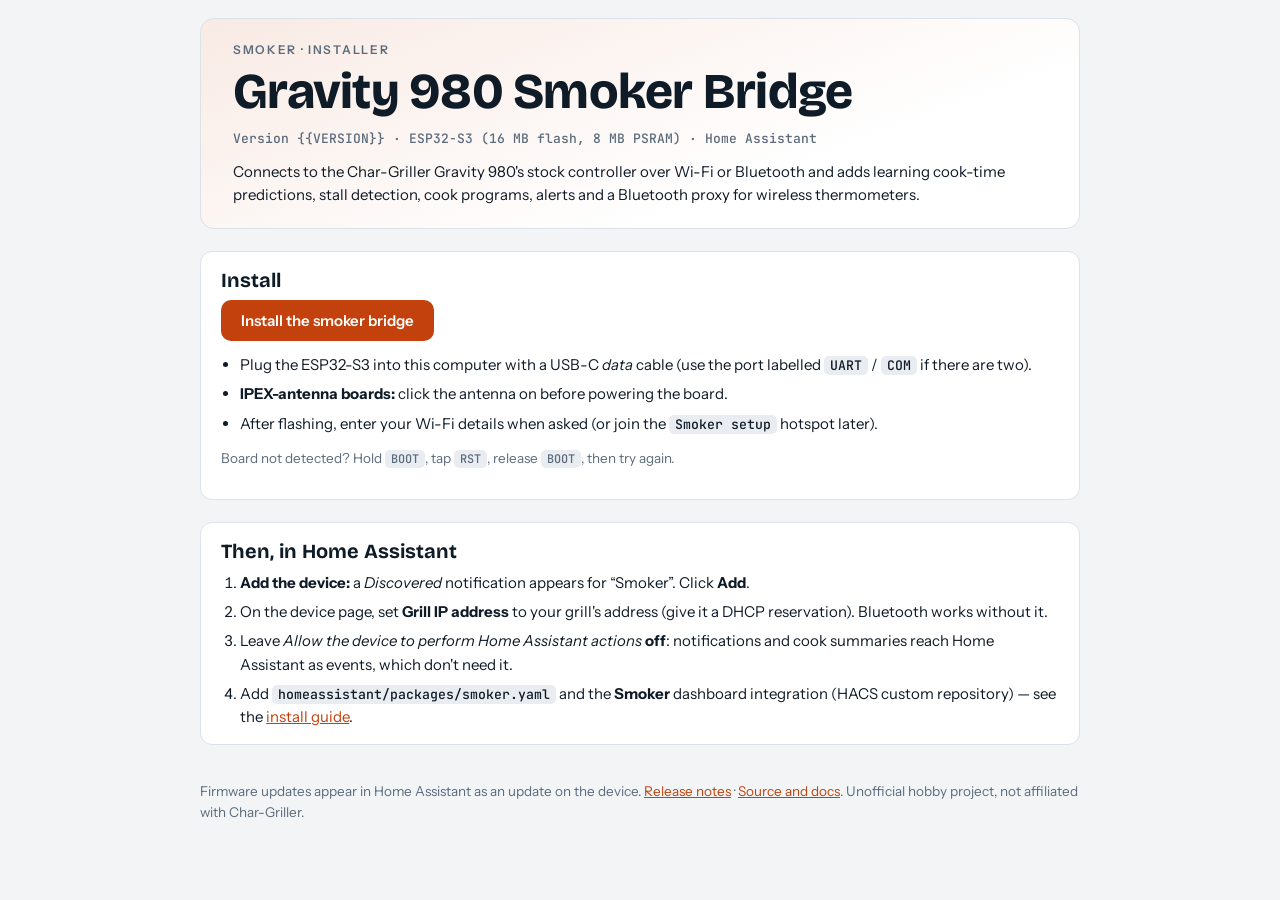
==== web/index.html @ c46c9da2 "Add CI/release pipeline, web installer, docs, BLE probe tool and shopping list - GitHub Actions: uni" ====
<!doctype html>
<html lang="en">
<head>
  <meta charset="utf-8">
  <meta name="viewport" content="width=device-width, initial-scale=1">
  <title>Smoker Bridge Installer</title>
  <meta name="description" content="Install the Gravity 980 smoker bridge firmware on an ESP32-S3 from your browser.">
  <!-- ESP Web Tools, served from this site: make_site.py downloads the pinned
       release from npm and checks it against a fixed hash before publishing. -->
  <script type="module" src="esp-web-tools/install-button.js"></script>
  <link rel="preconnect" href="https://fonts.googleapis.com">
  <link rel="stylesheet" href="https://fonts.googleapis.com/css2?family=Bricolage+Grotesque:opsz,wght@12..96,500..800&family=Instrument+Sans:wght@400;500;600;700&family=JetBrains+Mono:wght@400;500;600&display=swap">
  <style>
    :root{--ground:#f2f4f6;--surface:#ffffff;--sunk:#e9edf1;--ink:#0f1b27;--ink-2:#44556a;--muted:#5b6b7c;--line:#dbe2e9;--warn:#a86400;--page:#c2410c;--on-page:#fff;--page-soft:color-mix(in srgb,var(--page) 11%,var(--surface))}
    @media (prefers-color-scheme:dark){:root{--ground:#0c1218;--surface:#131b24;--sunk:#0f161e;--ink:#e9eff5;--ink-2:#abb8c6;--muted:#8494a4;--line:#233040;--warn:#e0a24a;--page:#fb8a3c;--on-page:#0c1218}}
    *{box-sizing:border-box}
    body{margin:0;background:var(--ground);color:var(--ink);font:15px/1.55 "Instrument Sans",system-ui,sans-serif;padding:18px clamp(16px,3vw,40px) 56px}
    main{max-width:880px;margin:0 auto;display:grid;gap:22px}
    .hero{background:linear-gradient(160deg,var(--page-soft),var(--surface) 70%);border:1px solid var(--line);border-radius:14px;padding:22px clamp(16px,3vw,32px)}
    .eyebrow{font-size:12px;letter-spacing:.14em;text-transform:uppercase;color:var(--muted);font-weight:600}
    h1{font:750 clamp(32px,5vw,50px)/1.02 "Bricolage Grotesque",sans-serif;margin:6px 0 8px;letter-spacing:-.015em}
    h2{font:700 20px "Bricolage Grotesque",sans-serif;margin:0 0 8px}
    .card{background:var(--surface);border:1px solid var(--line);border-radius:12px;padding:16px 20px}
    .ver{font:500 13px "JetBrains Mono",monospace;color:var(--muted)}
    ol,ul{padding-left:1.2rem;margin:6px 0 0;display:grid;gap:6px}
    code{background:var(--sunk);padding:1px 6px;border-radius:5px;font:500 .88em "JetBrains Mono",monospace}
    a{color:var(--page)}
    .warn{display:block;background:color-mix(in srgb,var(--warn) 12%,var(--surface));border:1px solid color-mix(in srgb,var(--warn) 40%,var(--line));border-radius:10px;padding:10px 14px;margin-top:10px}
    esp-web-install-button:not(:defined) [slot="unsupported"],esp-web-install-button:not(:defined) [slot="not-allowed"]{display:none}
    esp-web-install-button button{background:var(--page);color:var(--on-page);border:0;border-radius:10px;padding:11px 20px;font:600 15px "Instrument Sans",sans-serif;cursor:pointer}
    .muted{color:var(--muted);font-size:13.5px}
  </style>
</head>
<body>
<main>
  <header class="hero">
    <div class="eyebrow">Smoker · installer</div>
    <h1>Gravity 980 Smoker Bridge</h1>
    <p class="ver">Version {{VERSION}} · ESP32-S3 (16 MB flash, 8 MB PSRAM) · Home Assistant</p>
    <p style="margin:8px 0 0">Connects to the Char-Griller Gravity 980's stock controller over Wi-Fi or Bluetooth and adds
      learning cook-time predictions, stall detection, cook programs, alerts and a Bluetooth proxy for wireless thermometers.</p>
  </header>

  <section class="card">
    <h2>Install</h2>
    <esp-web-install-button manifest="firmware/manifest.json">
      <button slot="activate">Install the smoker bridge</button>
      <span slot="unsupported" class="warn">Your browser can't flash boards. Open this page in Chrome or Edge on a computer.</span>
      <span slot="not-allowed" class="warn">This page must be opened over HTTPS.</span>
    </esp-web-install-button>
    <ul style="margin-top:12px">
      <li>Plug the ESP32-S3 into this computer with a USB-C <em>data</em> cable (use the port labelled <code>UART</code> / <code>COM</code> if there are two).</li>
      <li><strong>IPEX-antenna boards:</strong> click the antenna on before powering the board.</li>
      <li>After flashing, enter your Wi-Fi details when asked (or join the <code>Smoker setup</code> hotspot later).</li>
    </ul>
    <p class="muted">Board not detected? Hold <code>BOOT</code>, tap <code>RST</code>, release <code>BOOT</code>, then try again.</p>
  </section>

  <section class="card">
    <h2>Then, in Home Assistant</h2>
    <ol>
      <li><strong>Add the device:</strong> a <em>Discovered</em> notification appears for “Smoker”. Click <strong>Add</strong>.</li>
      <li>On the device page, set <strong>Grill IP address</strong> to your grill's address (give it a DHCP reservation). Bluetooth works without it.</li>
      <li>Leave <em>Allow the device to perform Home Assistant actions</em> <strong>off</strong>: notifications and cook summaries reach Home Assistant as events, which don't need it.</li>
      <li>Add <code>homeassistant/packages/smoker.yaml</code> and the <strong>Smoker</strong> dashboard integration (HACS custom repository) — see the <a href="https://github.com/Legal-Copy7045/gravity-controller/blob/HEAD/docs/install.md">install guide</a>.</li>
    </ol>
  </section>

  <p class="muted">Firmware updates appear in Home Assistant as an update on the device. <a href="https://github.com/Legal-Copy7045/gravity-controller/releases">Release notes</a> ·
    <a href="https://github.com/Legal-Copy7045/gravity-controller">Source and docs</a>. Unofficial hobby project, not affiliated with Char-Griller.</p>
</main>
</body>
</html>
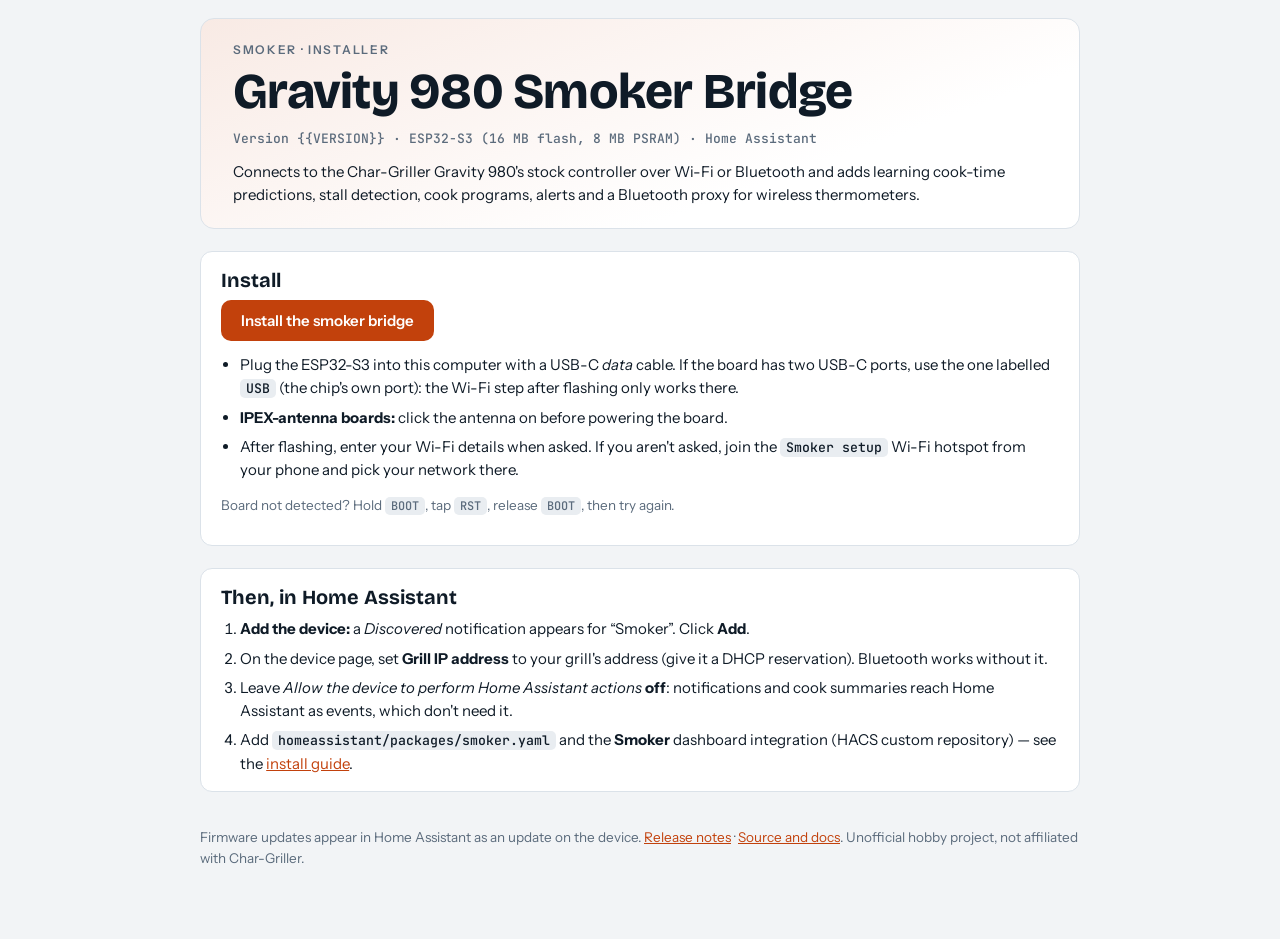
==== commit c16c65ea: "Test & fix round 3: regression fixes and first-morning install review - Cook record kept when the ta" ====
--- a/web/index.html
+++ b/web/index.html
@@ -49,9 +49,9 @@
       <span slot="not-allowed" class="warn">This page must be opened over HTTPS.</span>
     </esp-web-install-button>
     <ul style="margin-top:12px">
-      <li>Plug the ESP32-S3 into this computer with a USB-C <em>data</em> cable (use the port labelled <code>UART</code> / <code>COM</code> if there are two).</li>
+      <li>Plug the ESP32-S3 into this computer with a USB-C <em>data</em> cable. If the board has two USB-C ports, use the one labelled <code>USB</code> (the chip's own port): the Wi-Fi step after flashing only works there.</li>
       <li><strong>IPEX-antenna boards:</strong> click the antenna on before powering the board.</li>
-      <li>After flashing, enter your Wi-Fi details when asked (or join the <code>Smoker setup</code> hotspot later).</li>
+      <li>After flashing, enter your Wi-Fi details when asked. If you aren't asked, join the <code>Smoker setup</code> Wi-Fi hotspot from your phone and pick your network there.</li>
     </ul>
     <p class="muted">Board not detected? Hold <code>BOOT</code>, tap <code>RST</code>, release <code>BOOT</code>, then try again.</p>
   </section>
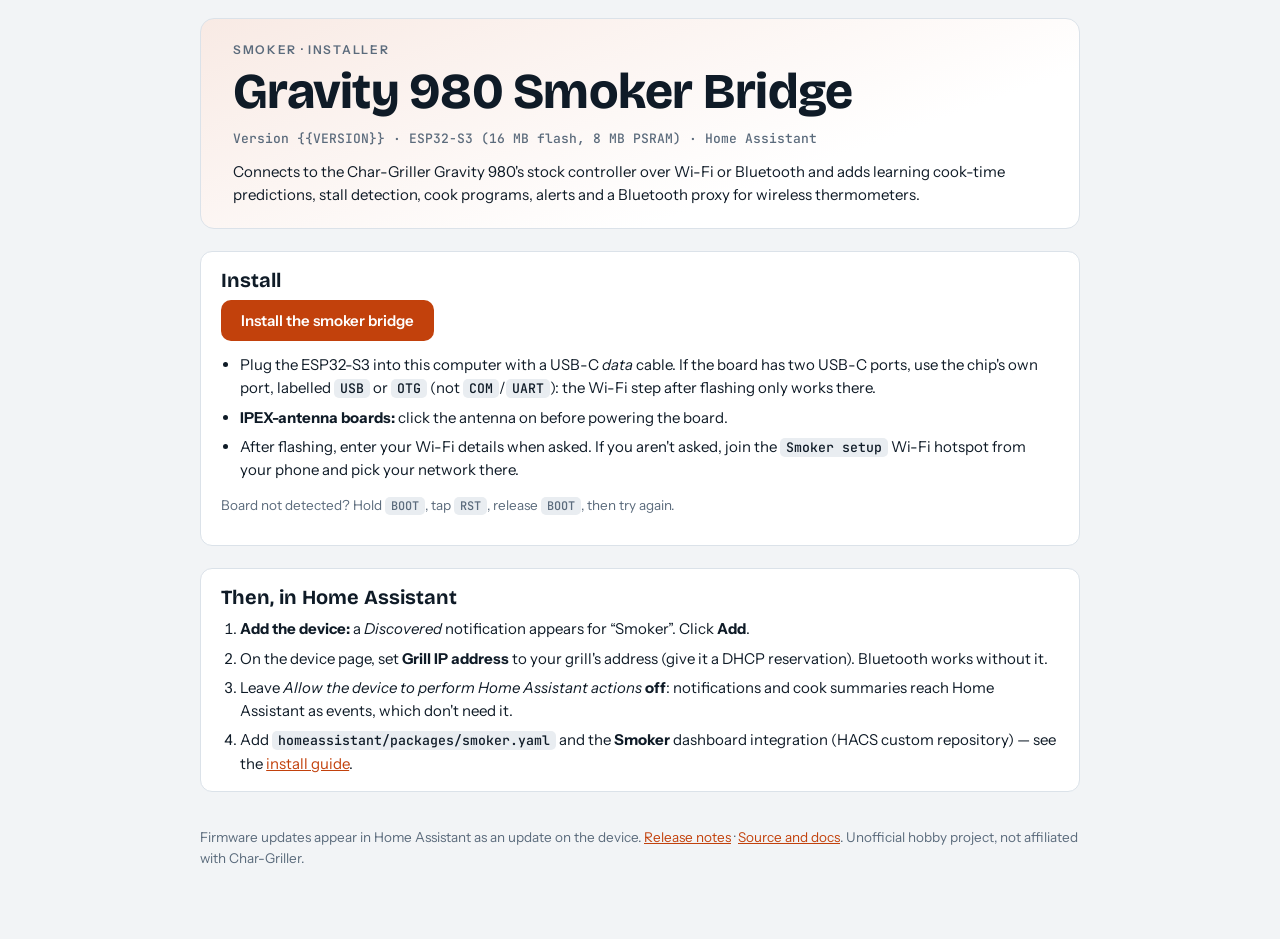
==== commit 44a9dd65: "Review cycle 2 and Experimental labels Experimental labels: finish times (until 3 similar cooks), pu" ====
--- a/web/index.html
+++ b/web/index.html
@@ -49,7 +49,7 @@
       <span slot="not-allowed" class="warn">This page must be opened over HTTPS.</span>
     </esp-web-install-button>
     <ul style="margin-top:12px">
-      <li>Plug the ESP32-S3 into this computer with a USB-C <em>data</em> cable. If the board has two USB-C ports, use the one labelled <code>USB</code> (the chip's own port): the Wi-Fi step after flashing only works there.</li>
+      <li>Plug the ESP32-S3 into this computer with a USB-C <em>data</em> cable. If the board has two USB-C ports, use the chip's own port, labelled <code>USB</code> or <code>OTG</code> (not <code>COM</code>/<code>UART</code>): the Wi-Fi step after flashing only works there.</li>
       <li><strong>IPEX-antenna boards:</strong> click the antenna on before powering the board.</li>
       <li>After flashing, enter your Wi-Fi details when asked. If you aren't asked, join the <code>Smoker setup</code> Wi-Fi hotspot from your phone and pick your network there.</li>
     </ul>
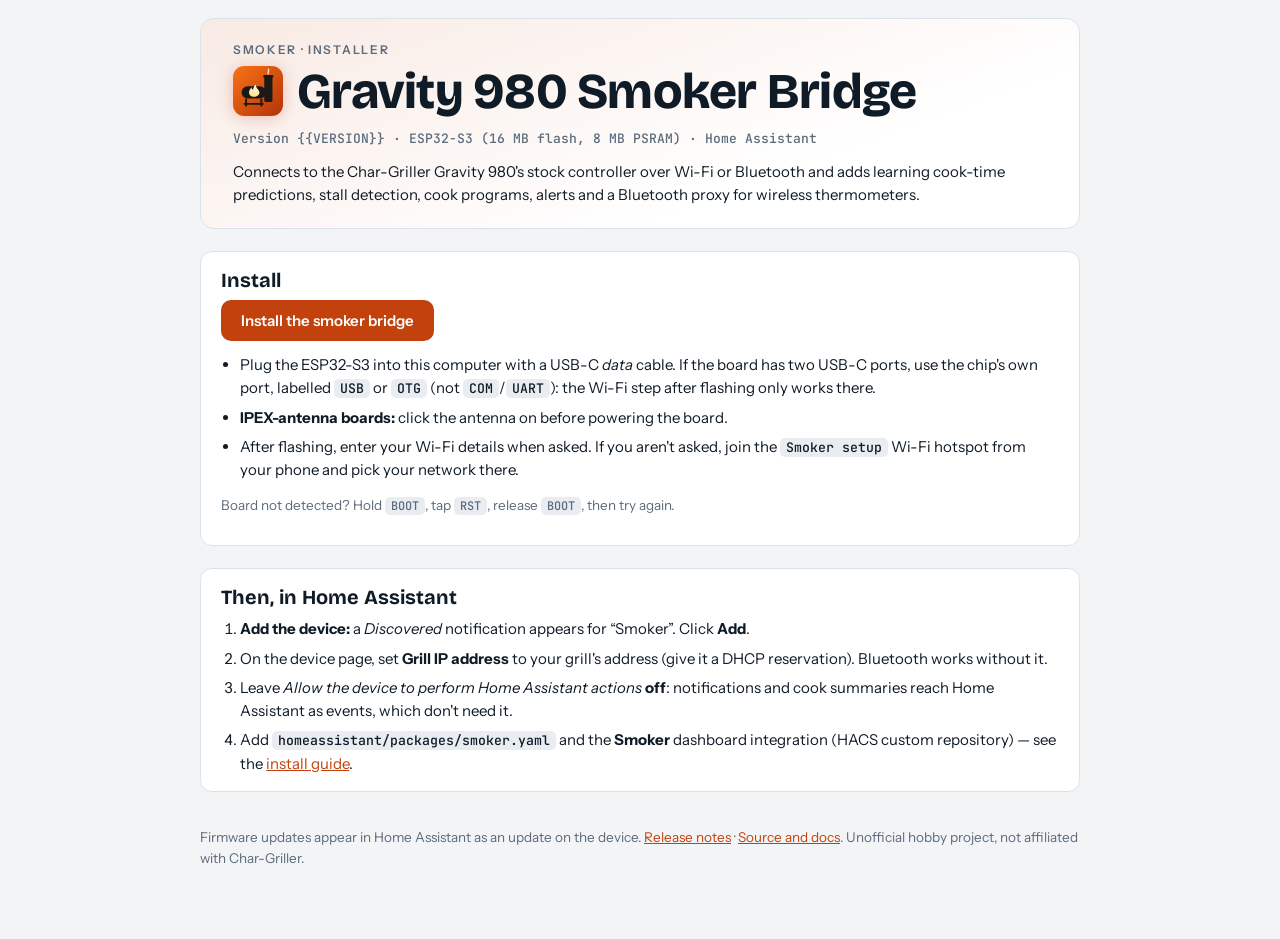
==== commit e19de9bb: "0.2.11: branding and icons - brand/: original mark (gravity smoker, ember flame), favicon, 256/512 p" ====
--- a/web/index.html
+++ b/web/index.html
@@ -4,6 +4,7 @@
   <meta charset="utf-8">
   <meta name="viewport" content="width=device-width, initial-scale=1">
   <title>Smoker Bridge Installer</title>
+  <link rel="icon" href="data:image/svg+xml,%3Csvg%20xmlns%3D%22http%3A//www.w3.org/2000/svg%22%20viewBox%3D%220%200%2064%2064%22%3E%3Cdefs%3E%3ClinearGradient%20id%3D%22t%22%20x1%3D%220%22%20y1%3D%220%22%20x2%3D%221%22%20y2%3D%221%22%3E%3Cstop%20offset%3D%220%22%20stop-color%3D%22%23f97316%22/%3E%3Cstop%20offset%3D%221%22%20stop-color%3D%22%23b4330a%22/%3E%3C/linearGradient%3E%3C/defs%3E%3Crect%20width%3D%2264%22%20height%3D%2264%22%20rx%3D%2214%22%20fill%3D%22url%28%23t%29%22/%3E%3Cpath%20d%3D%22M32%2054c-10%200-16-6-16-14%200-8%206-12%209-19%201%205%203%208%206%209%200-8%205-15%2011-19-1%207%202%2012%206%2017%203%204%206%208%206%2012%200%209-8%2014-22%2014z%22%20fill%3D%22%23fff7ed%22/%3E%3C/svg%3E">
   <meta name="description" content="Install the Gravity 980 smoker bridge firmware on an ESP32-S3 from your browser.">
   <!-- ESP Web Tools, served from this site: make_site.py downloads the pinned
        release from npm and checks it against a fixed hash before publishing. -->
@@ -20,6 +21,8 @@
     .eyebrow{font-size:12px;letter-spacing:.14em;text-transform:uppercase;color:var(--muted);font-weight:600}
     h1{font:750 clamp(32px,5vw,50px)/1.02 "Bricolage Grotesque",sans-serif;margin:6px 0 8px;letter-spacing:-.015em}
     h2{font:700 20px "Bricolage Grotesque",sans-serif;margin:0 0 8px}
+    h1.brand{display:flex;align-items:center;gap:14px}
+    h1.brand .mark{width:1em;height:1em;flex:none;filter:drop-shadow(0 2px 8px rgba(180,51,10,.25))}
     .card{background:var(--surface);border:1px solid var(--line);border-radius:12px;padding:16px 20px}
     .ver{font:500 13px "JetBrains Mono",monospace;color:var(--muted)}
     ol,ul{padding-left:1.2rem;margin:6px 0 0;display:grid;gap:6px}
@@ -35,7 +38,30 @@
 <main>
   <header class="hero">
     <div class="eyebrow">Smoker · installer</div>
-    <h1>Gravity 980 Smoker Bridge</h1>
+    <h1 class="brand"><svg xmlns="http://www.w3.org/2000/svg" viewBox="0 0 256 256" class="mark" aria-hidden="true">
+  <defs>
+    <linearGradient id="tile" x1="0" y1="0" x2="1" y2="1">
+      <stop offset="0" stop-color="#f97316"/><stop offset="1" stop-color="#b4330a"/>
+    </linearGradient>
+    <linearGradient id="flame" x1="0" y1="1" x2="0" y2="0">
+      <stop offset="0" stop-color="#fde68a"/><stop offset="1" stop-color="#fff7ed"/>
+    </linearGradient>
+  </defs>
+  <rect width="256" height="256" rx="58" fill="url(#tile)"/>
+  <!-- hopper tower -->
+  <rect x="160" y="52" width="42" height="132" rx="7" fill="#1c1917"/>
+  <rect x="155" y="46" width="52" height="14" rx="5" fill="#1c1917"/>
+  <!-- barrel -->
+  <rect x="44" y="104" width="124" height="62" rx="31" fill="#1c1917"/>
+  <!-- flame in the barrel -->
+  <path d="M106 158c-15 0-24-10-24-22 0-11 8-17 12-27 1 7 5 11 9 13 0-11 7-21 15-27-2 10 3 17 9 24 5 6 8 11 8 17 0 13-11 22-29 22z" fill="url(#flame)"/>
+  <!-- legs and shelf -->
+  <rect x="62" y="166" width="10" height="42" rx="4" fill="#1c1917"/>
+  <rect x="140" y="166" width="10" height="42" rx="4" fill="#1c1917"/>
+  <rect x="54" y="190" width="104" height="8" rx="4" fill="#1c1917"/>
+  <!-- smoke -->
+  <path d="M181 40c-7-8 7-14 0-24" fill="none" stroke="#fff7ed" stroke-width="7" stroke-linecap="round" opacity=".85"/>
+</svg><span>Gravity 980 Smoker Bridge</span></h1>
     <p class="ver">Version {{VERSION}} · ESP32-S3 (16 MB flash, 8 MB PSRAM) · Home Assistant</p>
     <p style="margin:8px 0 0">Connects to the Char-Griller Gravity 980's stock controller over Wi-Fi or Bluetooth and adds
       learning cook-time predictions, stall detection, cook programs, alerts and a Bluetooth proxy for wireless thermometers.</p>
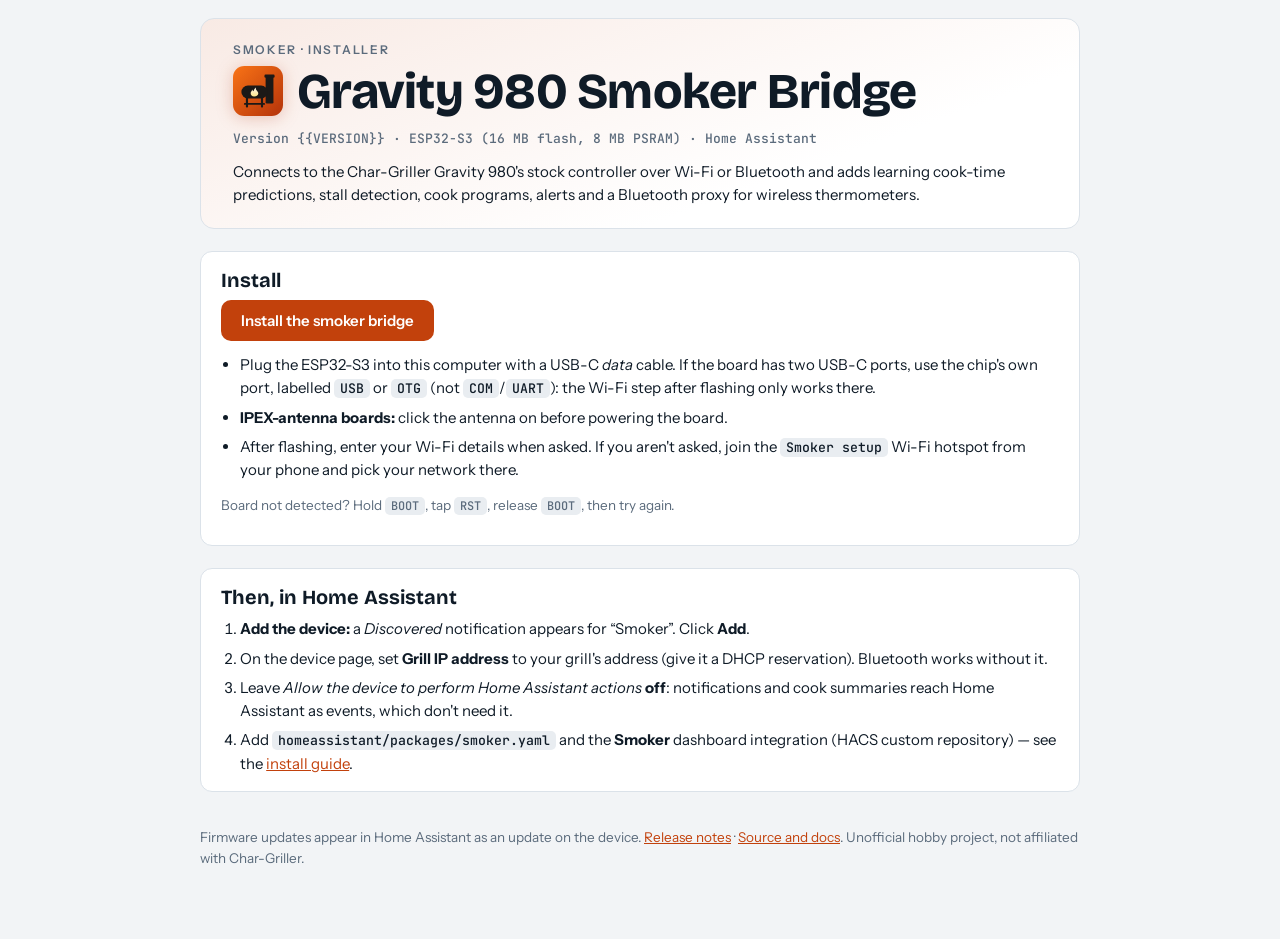
==== commit 7f5b3ac5: "0.2.12: branding revisited (centred mark and icons) - Mark redrawn on exact geometry: smoker centred" ====
--- a/web/index.html
+++ b/web/index.html
@@ -38,30 +38,7 @@
 <main>
   <header class="hero">
     <div class="eyebrow">Smoker · installer</div>
-    <h1 class="brand"><svg xmlns="http://www.w3.org/2000/svg" viewBox="0 0 256 256" class="mark" aria-hidden="true">
-  <defs>
-    <linearGradient id="tile" x1="0" y1="0" x2="1" y2="1">
-      <stop offset="0" stop-color="#f97316"/><stop offset="1" stop-color="#b4330a"/>
-    </linearGradient>
-    <linearGradient id="flame" x1="0" y1="1" x2="0" y2="0">
-      <stop offset="0" stop-color="#fde68a"/><stop offset="1" stop-color="#fff7ed"/>
-    </linearGradient>
-  </defs>
-  <rect width="256" height="256" rx="58" fill="url(#tile)"/>
-  <!-- hopper tower -->
-  <rect x="160" y="52" width="42" height="132" rx="7" fill="#1c1917"/>
-  <rect x="155" y="46" width="52" height="14" rx="5" fill="#1c1917"/>
-  <!-- barrel -->
-  <rect x="44" y="104" width="124" height="62" rx="31" fill="#1c1917"/>
-  <!-- flame in the barrel -->
-  <path d="M106 158c-15 0-24-10-24-22 0-11 8-17 12-27 1 7 5 11 9 13 0-11 7-21 15-27-2 10 3 17 9 24 5 6 8 11 8 17 0 13-11 22-29 22z" fill="url(#flame)"/>
-  <!-- legs and shelf -->
-  <rect x="62" y="166" width="10" height="42" rx="4" fill="#1c1917"/>
-  <rect x="140" y="166" width="10" height="42" rx="4" fill="#1c1917"/>
-  <rect x="54" y="190" width="104" height="8" rx="4" fill="#1c1917"/>
-  <!-- smoke -->
-  <path d="M181 40c-7-8 7-14 0-24" fill="none" stroke="#fff7ed" stroke-width="7" stroke-linecap="round" opacity=".85"/>
-</svg><span>Gravity 980 Smoker Bridge</span></h1>
+    <h1 class="brand"><svg xmlns="http://www.w3.org/2000/svg" viewBox="0 0 256 256" class="mark" aria-hidden="true"><defs><linearGradient id="in-tile" x1="0" y1="0" x2="1" y2="1"><stop offset="0" stop-color="#f97316"/><stop offset="1" stop-color="#b4330a"/></linearGradient><linearGradient id="in-flame" x1="0" y1="1" x2="0" y2="0"><stop offset="0" stop-color="#fde68a"/><stop offset="1" stop-color="#fff7ed"/></linearGradient></defs><rect width="256" height="256" rx="58" fill="url(#in-tile)"/><g fill="#1c1917"><rect x="167" y="54" width="40" height="138" rx="7"/><rect x="161" y="44" width="52" height="16" rx="6"/><rect x="43" y="100" width="134" height="66" rx="33"/><rect x="66" y="160" width="11" height="52" rx="4"/><rect x="143" y="160" width="11" height="52" rx="4"/><rect x="56" y="190" width="108" height="9" rx="4.5"/></g><path transform="translate(110 133) scale(.74) translate(-108.5 -126.5)" fill="url(#in-flame)" d="M106 158c-15 0-24-10-24-22 0-11 8-17 12-27 1 7 5 11 9 13 0-11 7-21 15-27-2 10 3 17 9 24 5 6 8 11 8 17 0 13-11 22-29 22z"/></svg><span>Gravity 980 Smoker Bridge</span></h1>
     <p class="ver">Version {{VERSION}} · ESP32-S3 (16 MB flash, 8 MB PSRAM) · Home Assistant</p>
     <p style="margin:8px 0 0">Connects to the Char-Griller Gravity 980's stock controller over Wi-Fi or Bluetooth and adds
       learning cook-time predictions, stall detection, cook programs, alerts and a Bluetooth proxy for wireless thermometers.</p>
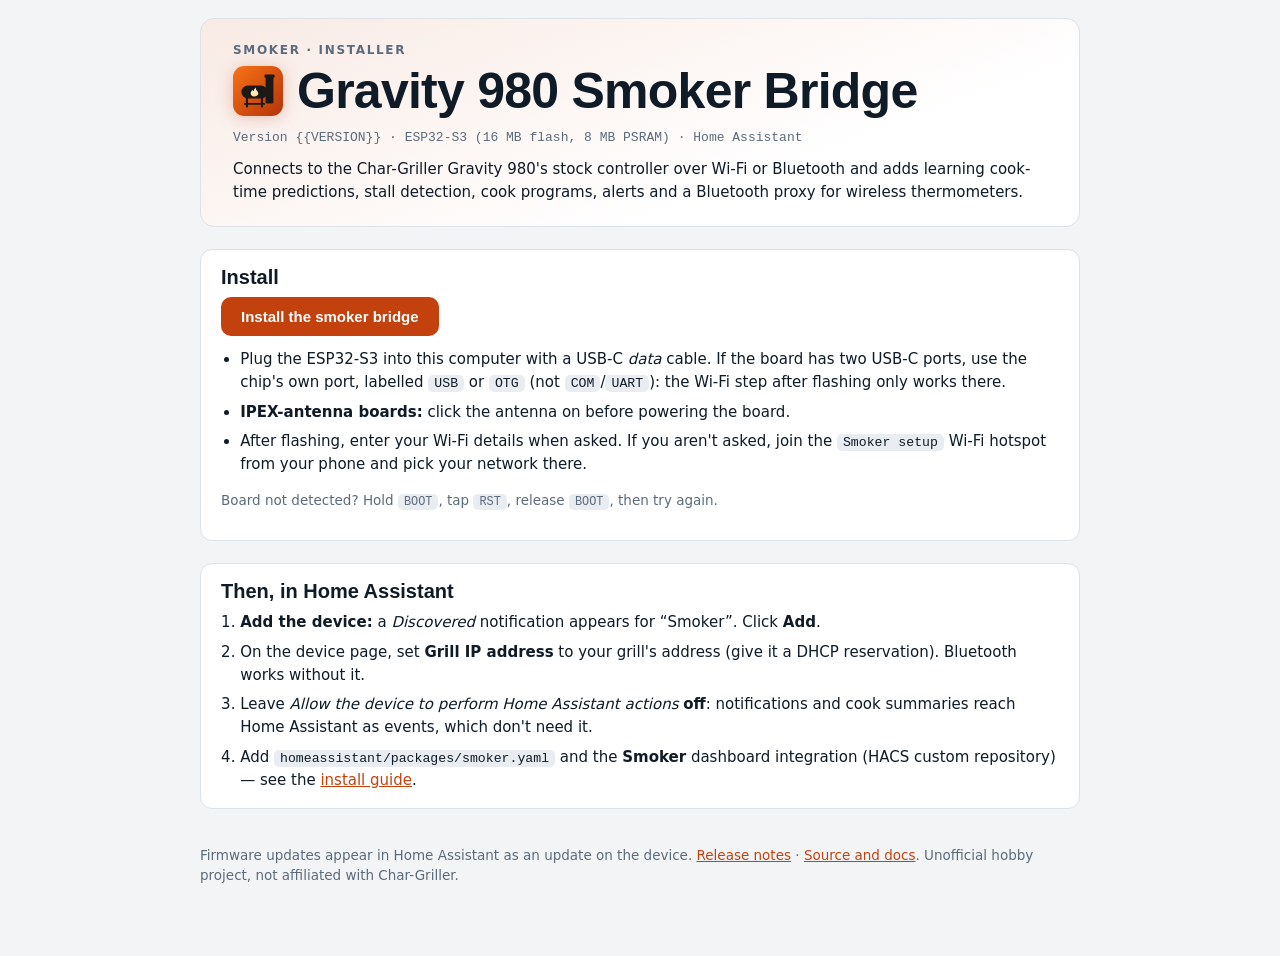
==== commit 70726128: "CI: publish-only firmware job, attestation in its own job, attest before releasing, pinned test tool" ====
--- a/web/index.html
+++ b/web/index.html
@@ -3,14 +3,15 @@
 <head>
   <meta charset="utf-8">
   <meta name="viewport" content="width=device-width, initial-scale=1">
+  <!-- Everything comes from this site (no third-party scripts, styles or fonts on the page that flashes firmware). -->
+  <meta http-equiv="Content-Security-Policy" content="default-src 'self'; script-src 'self'; style-src 'self' 'unsafe-inline'; img-src 'self' data:; connect-src 'self'; object-src 'none'; base-uri 'none'; form-action 'none'">
+  <meta name="referrer" content="no-referrer">
   <title>Smoker Bridge Installer</title>
-  <link rel="icon" href="data:image/svg+xml,%3Csvg%20xmlns%3D%22http%3A//www.w3.org/2000/svg%22%20viewBox%3D%220%200%2064%2064%22%3E%3Cdefs%3E%3ClinearGradient%20id%3D%22t%22%20x1%3D%220%22%20y1%3D%220%22%20x2%3D%221%22%20y2%3D%221%22%3E%3Cstop%20offset%3D%220%22%20stop-color%3D%22%23f97316%22/%3E%3Cstop%20offset%3D%221%22%20stop-color%3D%22%23b4330a%22/%3E%3C/linearGradient%3E%3C/defs%3E%3Crect%20width%3D%2264%22%20height%3D%2264%22%20rx%3D%2214%22%20fill%3D%22url%28%23t%29%22/%3E%3Cpath%20d%3D%22M32%2054c-10%200-16-6-16-14%200-8%206-12%209-19%201%205%203%208%206%209%200-8%205-15%2011-19-1%207%202%2012%206%2017%203%204%206%208%206%2012%200%209-8%2014-22%2014z%22%20fill%3D%22%23fff7ed%22/%3E%3C/svg%3E">
+  <link rel="icon" href="data:image/svg+xml,%3Csvg%20xmlns%3D%22http%3A//www.w3.org/2000/svg%22%20viewBox%3D%220%200%2064%2064%22%3E%3Cdefs%3E%3ClinearGradient%20id%3D%22t%22%20x1%3D%220%22%20y1%3D%220%22%20x2%3D%221%22%20y2%3D%221%22%3E%3Cstop%20offset%3D%220%22%20stop-color%3D%22%23f97316%22/%3E%3Cstop%20offset%3D%221%22%20stop-color%3D%22%23b4330a%22/%3E%3C/linearGradient%3E%3ClinearGradient%20id%3D%22f%22%20x1%3D%220%22%20y1%3D%221%22%20x2%3D%220%22%20y2%3D%220%22%3E%3Cstop%20offset%3D%220%22%20stop-color%3D%22%23fde68a%22/%3E%3Cstop%20offset%3D%221%22%20stop-color%3D%22%23fff7ed%22/%3E%3C/linearGradient%3E%3C/defs%3E%3Crect%20width%3D%2264%22%20height%3D%2264%22%20rx%3D%2214%22%20fill%3D%22url%28%23t%29%22/%3E%3Cpath%20fill%3D%22url%28%23f%29%22%20d%3D%22M32%208C37%2017%2047%2024%2047%2037C47%2047.5%2040.5%2055%2032%2055C23.5%2055%2017%2047.5%2017%2037C17%2024%2027%2017%2032%208Z%22/%3E%3Cpath%20fill%3D%22%23f97316%22%20opacity%3D%22.55%22%20d%3D%22M32%2033C34.5%2037%2038%2039.5%2038%2044C38%2048%2035.5%2051%2032%2051C28.5%2051%2026%2048%2026%2044C26%2039.5%2029.5%2037%2032%2033Z%22/%3E%3C/svg%3E">
   <meta name="description" content="Install the Gravity 980 smoker bridge firmware on an ESP32-S3 from your browser.">
   <!-- ESP Web Tools, served from this site: make_site.py downloads the pinned
        release from npm and checks it against a fixed hash before publishing. -->
   <script type="module" src="esp-web-tools/install-button.js"></script>
-  <link rel="preconnect" href="https://fonts.googleapis.com">
-  <link rel="stylesheet" href="https://fonts.googleapis.com/css2?family=Bricolage+Grotesque:opsz,wght@12..96,500..800&family=Instrument+Sans:wght@400;500;600;700&family=JetBrains+Mono:wght@400;500;600&display=swap">
   <style>
     :root{--ground:#f2f4f6;--surface:#ffffff;--sunk:#e9edf1;--ink:#0f1b27;--ink-2:#44556a;--muted:#5b6b7c;--line:#dbe2e9;--warn:#a86400;--page:#c2410c;--on-page:#fff;--page-soft:color-mix(in srgb,var(--page) 11%,var(--surface))}
     @media (prefers-color-scheme:dark){:root{--ground:#0c1218;--surface:#131b24;--sunk:#0f161e;--ink:#e9eff5;--ink-2:#abb8c6;--muted:#8494a4;--line:#233040;--warn:#e0a24a;--page:#fb8a3c;--on-page:#0c1218}}
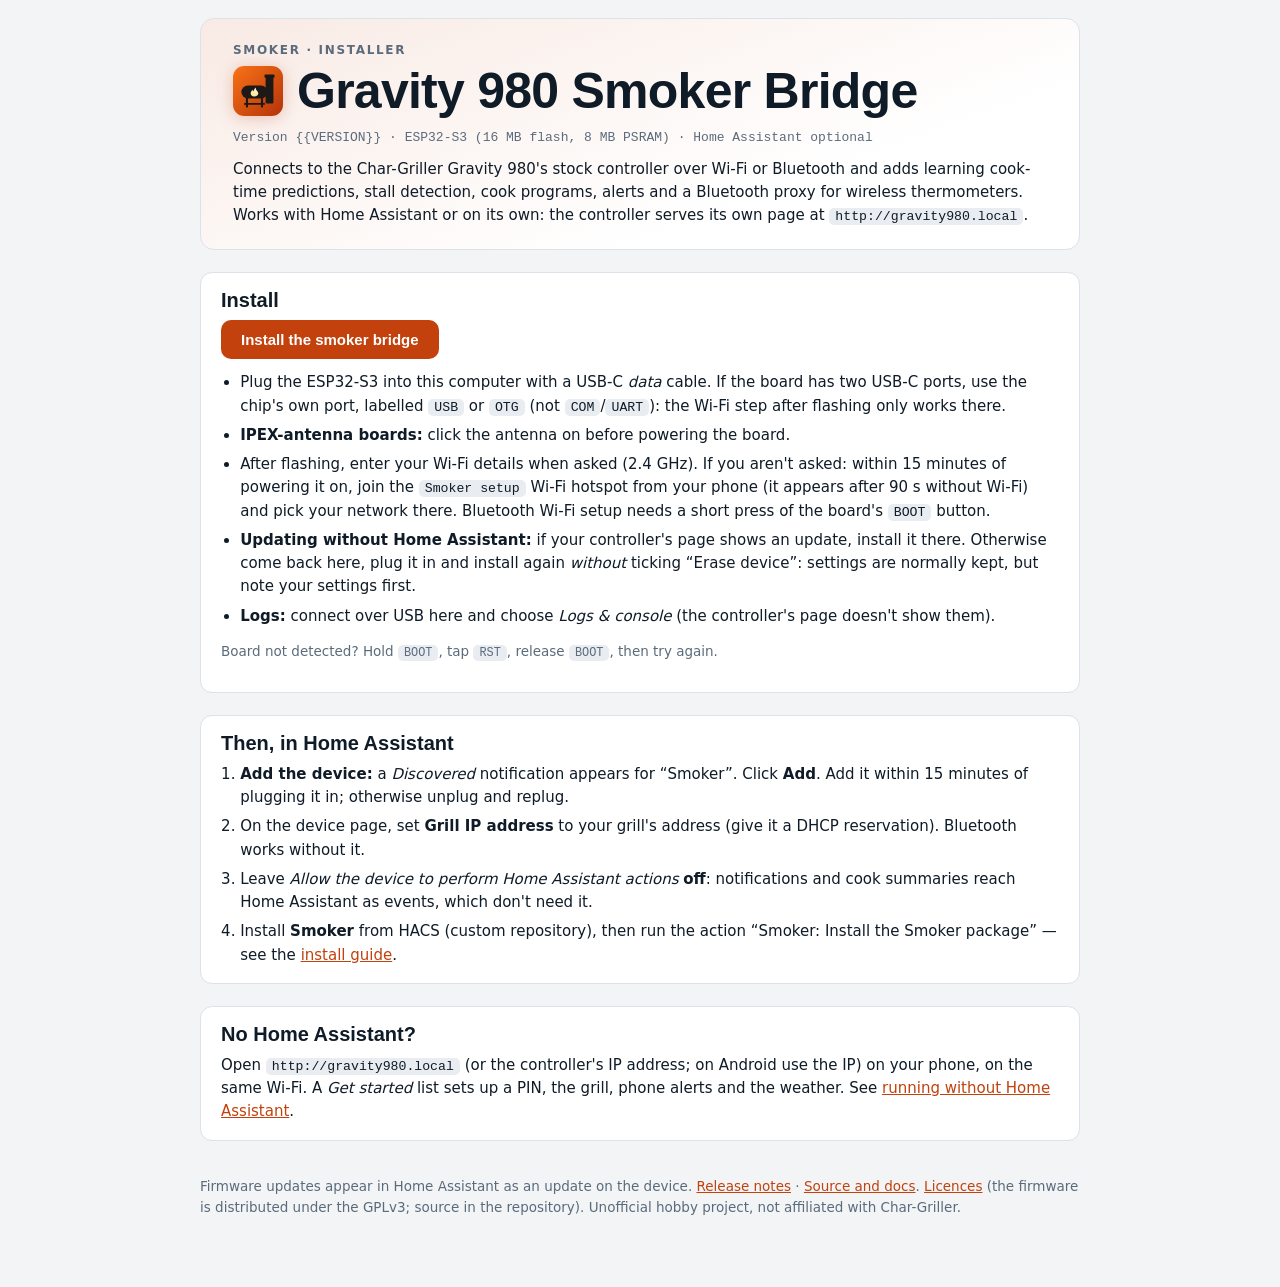
==== commit c6fdc88c: "Docs for other owners: what you need, licences, install order, the 15-minute rule, new features, iss" ====
--- a/web/index.html
+++ b/web/index.html
@@ -40,9 +40,10 @@
   <header class="hero">
     <div class="eyebrow">Smoker · installer</div>
     <h1 class="brand"><svg xmlns="http://www.w3.org/2000/svg" viewBox="0 0 256 256" class="mark" aria-hidden="true"><defs><linearGradient id="in-tile" x1="0" y1="0" x2="1" y2="1"><stop offset="0" stop-color="#f97316"/><stop offset="1" stop-color="#b4330a"/></linearGradient><linearGradient id="in-flame" x1="0" y1="1" x2="0" y2="0"><stop offset="0" stop-color="#fde68a"/><stop offset="1" stop-color="#fff7ed"/></linearGradient></defs><rect width="256" height="256" rx="58" fill="url(#in-tile)"/><g fill="#1c1917"><rect x="167" y="54" width="40" height="138" rx="7"/><rect x="161" y="44" width="52" height="16" rx="6"/><rect x="43" y="100" width="134" height="66" rx="33"/><rect x="66" y="160" width="11" height="52" rx="4"/><rect x="143" y="160" width="11" height="52" rx="4"/><rect x="56" y="190" width="108" height="9" rx="4.5"/></g><path transform="translate(110 133) scale(.74) translate(-108.5 -126.5)" fill="url(#in-flame)" d="M106 158c-15 0-24-10-24-22 0-11 8-17 12-27 1 7 5 11 9 13 0-11 7-21 15-27-2 10 3 17 9 24 5 6 8 11 8 17 0 13-11 22-29 22z"/></svg><span>Gravity 980 Smoker Bridge</span></h1>
-    <p class="ver">Version {{VERSION}} · ESP32-S3 (16 MB flash, 8 MB PSRAM) · Home Assistant</p>
+    <p class="ver">Version {{VERSION}} · ESP32-S3 (16 MB flash, 8 MB PSRAM) · Home Assistant optional</p>
     <p style="margin:8px 0 0">Connects to the Char-Griller Gravity 980's stock controller over Wi-Fi or Bluetooth and adds
-      learning cook-time predictions, stall detection, cook programs, alerts and a Bluetooth proxy for wireless thermometers.</p>
+      learning cook-time predictions, stall detection, cook programs, alerts and a Bluetooth proxy for wireless thermometers.
+      Works with Home Assistant or on its own: the controller serves its own page at <code>http://gravity980.local</code>.</p>
   </header>
 
   <section class="card">
@@ -55,7 +56,9 @@
     <ul style="margin-top:12px">
       <li>Plug the ESP32-S3 into this computer with a USB-C <em>data</em> cable. If the board has two USB-C ports, use the chip's own port, labelled <code>USB</code> or <code>OTG</code> (not <code>COM</code>/<code>UART</code>): the Wi-Fi step after flashing only works there.</li>
       <li><strong>IPEX-antenna boards:</strong> click the antenna on before powering the board.</li>
-      <li>After flashing, enter your Wi-Fi details when asked. If you aren't asked, join the <code>Smoker setup</code> Wi-Fi hotspot from your phone and pick your network there.</li>
+      <li>After flashing, enter your Wi-Fi details when asked (2.4 GHz). If you aren't asked: within 15 minutes of powering it on, join the <code>Smoker setup</code> Wi-Fi hotspot from your phone (it appears after 90 s without Wi-Fi) and pick your network there. Bluetooth Wi-Fi setup needs a short press of the board's <code>BOOT</code> button.</li>
+      <li><strong>Updating without Home Assistant:</strong> if your controller's page shows an update, install it there. Otherwise come back here, plug it in and install again <em>without</em> ticking “Erase device”: settings are normally kept, but note your settings first.</li>
+      <li><strong>Logs:</strong> connect over USB here and choose <em>Logs &amp; console</em> (the controller's page doesn't show them).</li>
     </ul>
     <p class="muted">Board not detected? Hold <code>BOOT</code>, tap <code>RST</code>, release <code>BOOT</code>, then try again.</p>
   </section>
@@ -63,15 +66,20 @@
   <section class="card">
     <h2>Then, in Home Assistant</h2>
     <ol>
-      <li><strong>Add the device:</strong> a <em>Discovered</em> notification appears for “Smoker”. Click <strong>Add</strong>.</li>
+      <li><strong>Add the device:</strong> a <em>Discovered</em> notification appears for “Smoker”. Click <strong>Add</strong>. Add it within 15 minutes of plugging it in; otherwise unplug and replug.</li>
       <li>On the device page, set <strong>Grill IP address</strong> to your grill's address (give it a DHCP reservation). Bluetooth works without it.</li>
       <li>Leave <em>Allow the device to perform Home Assistant actions</em> <strong>off</strong>: notifications and cook summaries reach Home Assistant as events, which don't need it.</li>
-      <li>Add <code>homeassistant/packages/smoker.yaml</code> and the <strong>Smoker</strong> dashboard integration (HACS custom repository) — see the <a href="https://github.com/Legal-Copy7045/gravity-controller/blob/HEAD/docs/install.md">install guide</a>.</li>
+      <li>Install <strong>Smoker</strong> from HACS (custom repository), then run the action “Smoker: Install the Smoker package” — see the <a href="https://github.com/Legal-Copy7045/gravity-controller/blob/HEAD/docs/install.md">install guide</a>.</li>
     </ol>
   </section>
 
+  <section class="card">
+    <h2>No Home Assistant?</h2>
+    <p style="margin:0">Open <code>http://gravity980.local</code> (or the controller's IP address; on Android use the IP) on your phone, on the same Wi-Fi. A <em>Get started</em> list sets up a PIN, the grill, phone alerts and the weather. See <a href="https://github.com/Legal-Copy7045/gravity-controller/blob/HEAD/docs/standalone.md">running without Home Assistant</a>.</p>
+  </section>
+
   <p class="muted">Firmware updates appear in Home Assistant as an update on the device. <a href="https://github.com/Legal-Copy7045/gravity-controller/releases">Release notes</a> ·
-    <a href="https://github.com/Legal-Copy7045/gravity-controller">Source and docs</a>. Unofficial hobby project, not affiliated with Char-Griller.</p>
+    <a href="https://github.com/Legal-Copy7045/gravity-controller">Source and docs</a>. <a href="https://github.com/Legal-Copy7045/gravity-controller/blob/HEAD/THIRD_PARTY.md">Licences</a> (the firmware is distributed under the GPLv3; source in the repository). Unofficial hobby project, not affiliated with Char-Griller.</p>
 </main>
 </body>
 </html>
